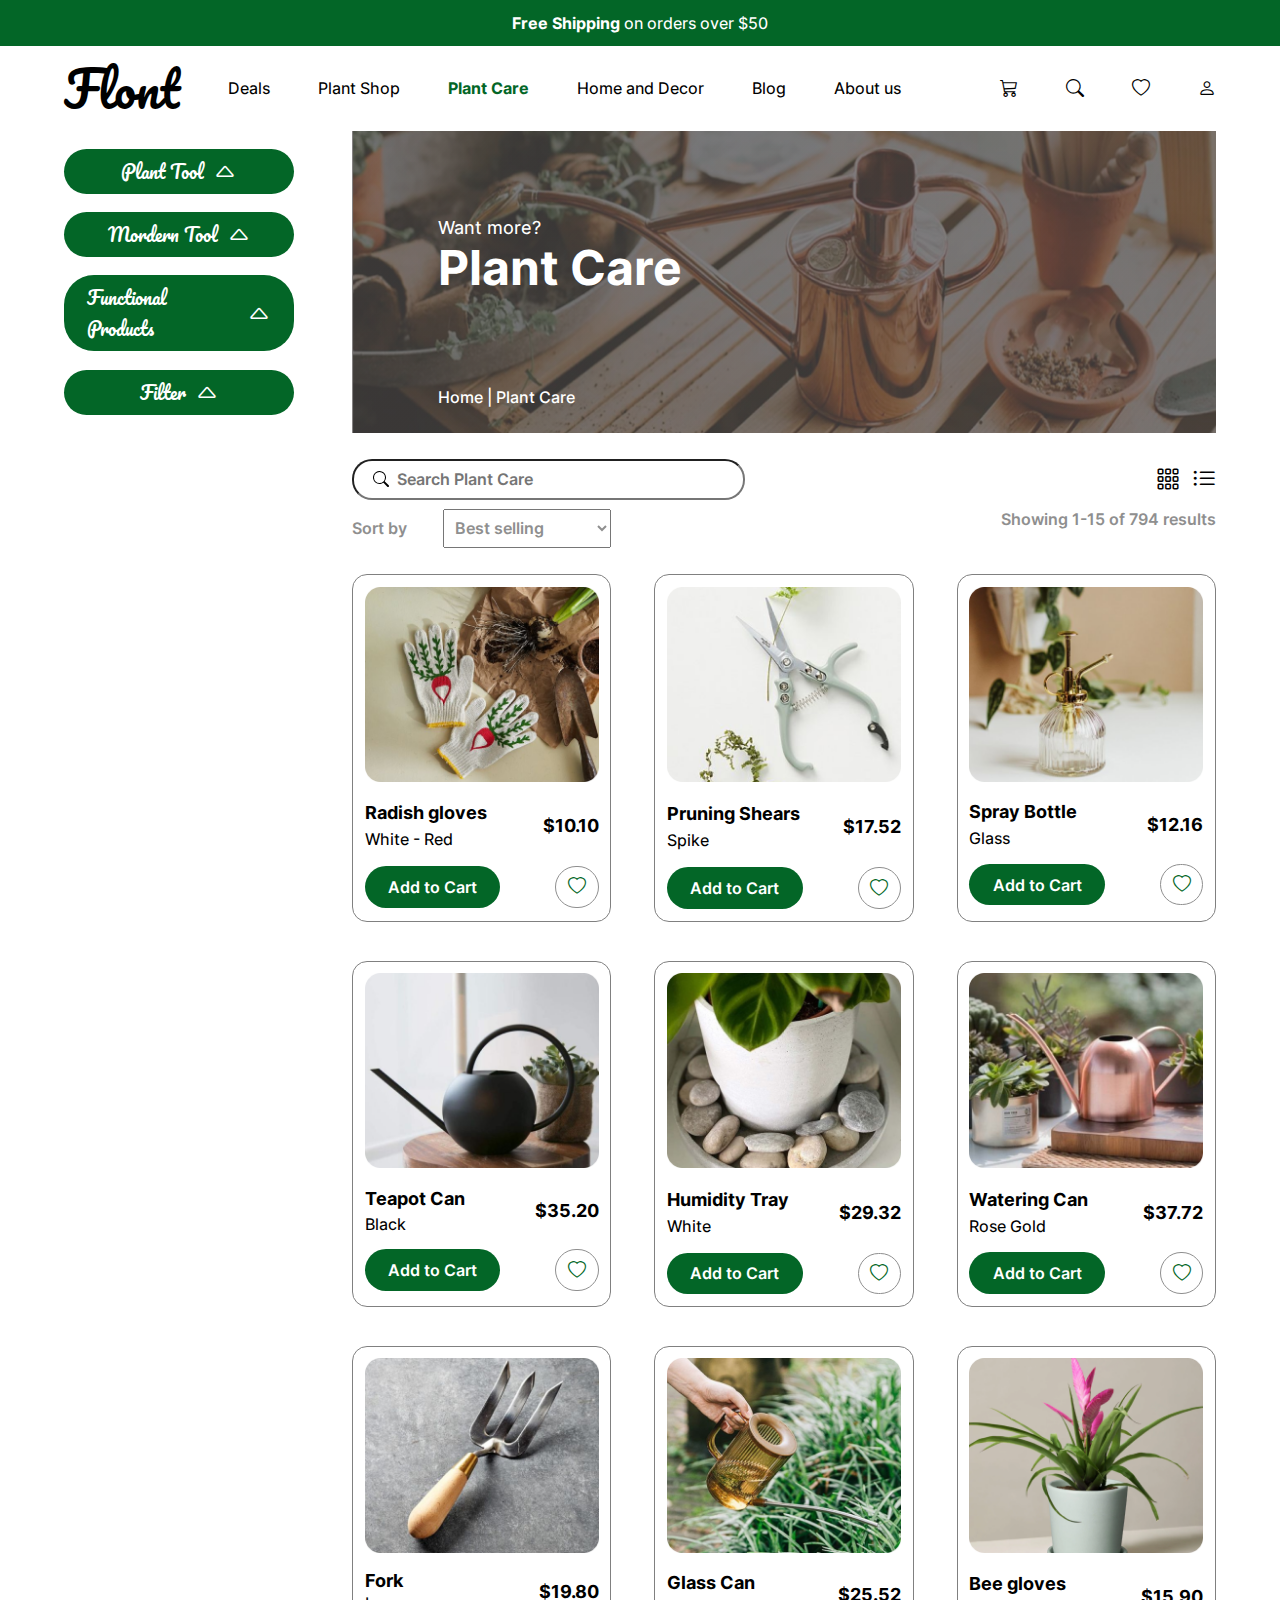
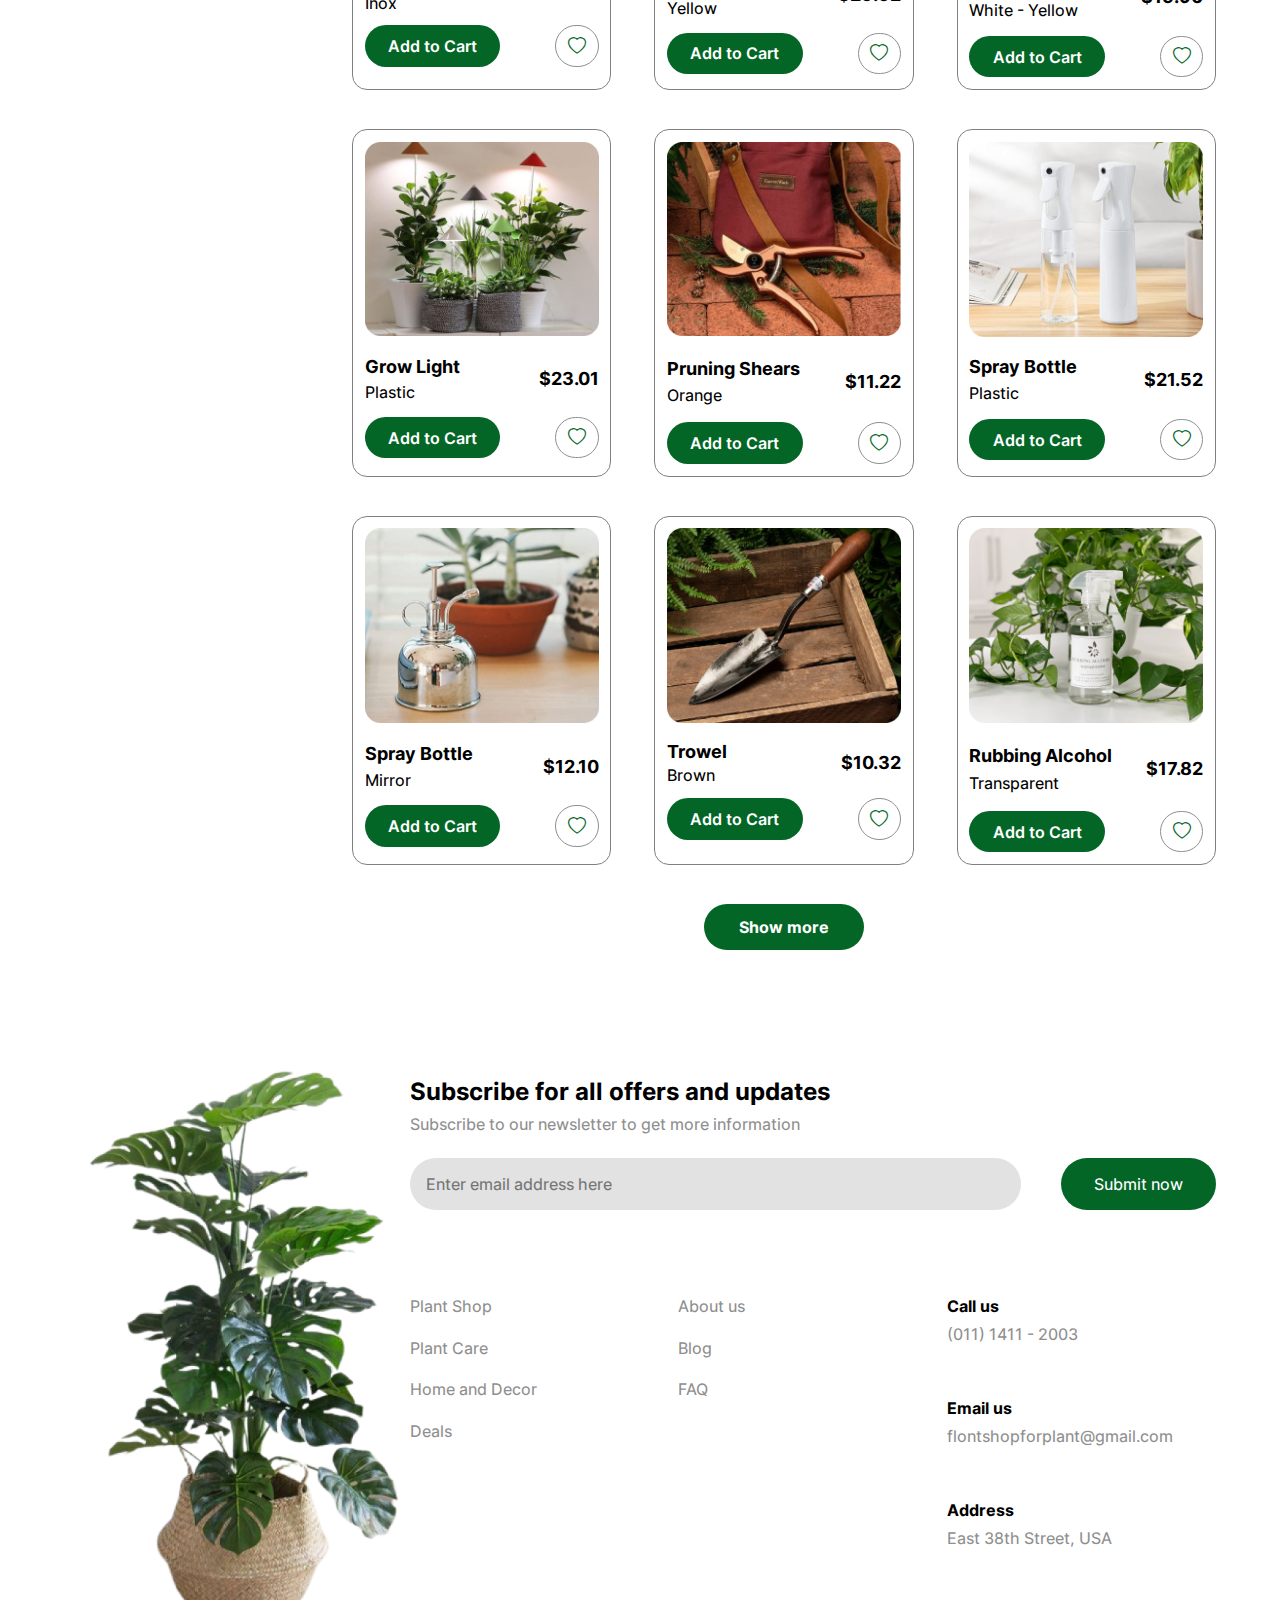
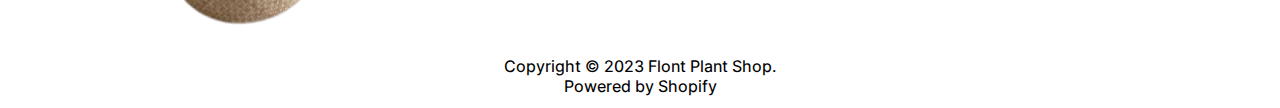
==== index2.html @ 1feccdf4 "new update for plant care" ====
<!DOCTYPE html>
<html lang="en">
  <head>
    <meta charset="UTF-8" />
    <meta http-equiv="X-UA-Compatible" content="IE=edge" />
    <meta name="viewport" content="width=device-width, initial-scale=1.0" />
    <title>Document</title>
    <link rel="stylesheet" href="CssGeneral.css" />
    <link rel="stylesheet" href="CssIndex2.css" />
    <link rel="stylesheet" href="https://cdn.jsdelivr.net/npm/bootstrap-icons@1.5.0/font/bootstrap-icons.css" />
  </head>
  <body id="body">
    <div id="Header_title">
      <span class="bold">Free Shipping</span>
      on orders over <span class="">$50</span>
    </div>
    <div class="container">
      <div id="header">
        <ul>
          <li class="textPaci xx_large_title">Flont</li>
          <li class="linkHover">Deals</li>
          <li class="linkHover">Plant Shop</li>
          <li class="linkHover filter_green bold">Plant Care</li>
          <li class="linkHover">Home and Decor</li>
          <li class="linkHover">Blog</li>
          <li class="linkHover">About us</li>
        </ul>
        <ul>
          <li class="linkHover"><i class="bi bi-cart3 sub-title"></i></li>
          <li class="linkHover"><i class="bi bi-search sub-title"></i></li>
          <li class="linkHover"><i class="bi bi-heart sub-title"></i></li>
          <li class="linkHover"><i class="bi bi-person sub-title"></i></li>
        </ul>
      </div>
      <div id="header_phone">
        <div class="textPaci xx_large_title">Flont</div>
        <ul class="first_nav">
          <li class="linkHover">Deals</li>
          <li class="linkHover">Plant Shop</li>
          <li class="linkHover filter_green bold">Plant Care</li>
          <li class="linkHover">Home and Decor</li>
          <li class="linkHover">Blog</li>
          <li class="linkHover">About us</li>
        </ul>
        <ul class="second_nav">
          <li class="linkHover"><i class="bi bi-cart3 sub-title"></i></li>
          <li class="linkHover"><i class="bi bi-search sub-title"></i></li>
          <li class="linkHover"><i class="bi bi-heart sub-title"></i></li>
          <li class="linkHover"><i class="bi bi-person sub-title"></i></li>
        </ul>
      </div>
      <div id="Content">
        <div id="left-content">
          <div class="filterOption">
            <div
              class="filter-title textPaci justity_center algin_center sub-title addToCart"
              id="filter_button_1"
              onclick="{filterAction(0,'filter_button_arrow_1','filter_content_1')}"
            >
              Plant Tool<span id="filter_button_arrow_1" class="bi bi-caret-up title rotate180"></span>
            </div>
            <div class="filter_content" id="filter_content_1">
              <div class="sub_addToCart filterButton">Gloves</div>
              <div class="sub_addToCart filterButton">Pruning Shears & Loppers</div>
              <div class="sub_addToCart filterButton">Forks & Hand Trowel & Spade</div>
              <div class="sub_addToCart filterButton">Spray Bottle/Mister</div>
              <div class="sub_addToCart filterButton">Watering Can</div>
              <div class="sub_addToCart filterButton">Grow Tent & Grow Lights</div>
            </div>
          </div>
          <div class="filterOption">
            <div
              class="filter-title textPaci justity_center algin_center sub-title addToCart"
              id="filter_button_2"
              onclick="{filterAction(1,'filter_button_arrow_2','filter_content_2')}"
            >
              Mordern Tool<span id="filter_button_arrow_2" class="bi bi-caret-up title rotate180"></span>
            </div>
            <div class="filter_content" id="filter_content_2">
              <div class="sub_addToCart filterButton">Label Marker</div>
              <div class="sub_addToCart filterButton">Wi-fi Plant Sensor</div>
              <div class="sub_addToCart filterButton">Dehumidifier & Humidity Tray</div>
              <div class="sub_addToCart filterButton">Heat Mats & Soil Test Kit</div>
              <div class="sub_addToCart filterButton">Moisture Sensor Meter</div>
              <div class="sub_addToCart filterButton">Oscillating Fan</div>
              <div class="sub_addToCart filterButton">Water Test Kit</div>
            </div>
          </div>
          <div class="filterOption">
            <div
              class="filter-title textPaci justity_center algin_center sub-title addToCart"
              id="filter_button_3"
              onclick="{filterAction(2,'filter_button_arrow_3','filter_content_3')}"
            >
              Functional Products<span id="filter_button_arrow_3" class="bi bi-caret-up title rotate180"></span>
            </div>
            <div class="filter_content" id="filter_content_3">
              <div class="sub_addToCart filterButton">Fertilizers & water-solubale</div>
              <div class="sub_addToCart filterButton">Neem Oil & Potting Soil</div>
              <div class="sub_addToCart filterButton">Cottion Swabs & Rubbing Alcohol</div>
            </div>
          </div>
          <div class="filterOption">
            <div
              class="filter-title textPaci justity_center algin_center sub-title addToCart"
              id="filter_button_4"
              onclick="{filterAction(3,'filter_button_arrow_4','filter_content_4')}"
            >
              Filter<span id="filter_button_arrow_4" class="bi bi-caret-up title rotate180"></span>
            </div>
            <div class="filter_content" id="filter_content_4">
              <div class="filter">
                <div class="filter-title textPaci title">Color</div>
                <div class="filter-form">
                  <div class="filter-form-input">
                    <input type="checkbox" id="filter_15" />
                    <label for="filter_15">Green</label>
                    <span>(532)</span>
                  </div>
                  <div class="filter-form-input">
                    <input type="checkbox" id="filter_16" />
                    <label for="filter_16">Blue</label>
                    <span>(23)</span>
                  </div>
                  <div class="filter-form-input">
                    <input type="checkbox" id="filter_17" />
                    <label for="filter_17">Purple</label>
                    <span>(13)</span>
                  </div>
                  <div class="filter-form-input">
                    <input type="checkbox" id="filter_18" />
                    <label for="filter_18">Red</label>
                    <span>(12)</span>
                  </div>
                  <div class="filter-form-input">
                    <input type="checkbox" id="filter_19" />
                    <label for="filter_19">Yellow</label>
                    <span>(35)</span>
                  </div>
                  <div class="filter-form-input">
                    <input type="checkbox" id="filter_20" />
                    <label for="filter_20">Orange</label>
                    <span>(48)</span>
                  </div>
                  <div class="filter-form-input">
                    <input type="checkbox" id="filter_21" />
                    <label for="filter_21">Pink</label>
                    <span>(12)</span>
                  </div>
                  <div class="filter-form-input">
                    <input type="checkbox" id="filter_22" />
                    <label for="filter_22">White</label>
                    <span>(422)</span>
                  </div>
                </div>
              </div>
              <div class="filter">
                <div class="filter-title textPaci title">Filter of price</div>
                <div class="filter-form">
                  <input type="range" class="inputRange" min="3" max="300" step="1" />
                  <div>
                    <label for="inputRange">Price: $3 - $300</label><button class="inputRange_button">Filter</button>
                  </div>
                </div>
              </div>
            </div>
          </div>
        </div>
        <div id="right-content">
          <div class="right-content_header filter_white">
            <div class="sub-title">Want more?</div>
            <div class="xx_large_title bold">Plant Care</div>
            <div class="sm-title">
              Home
              <span class="sm-title"> | Plant Care</span>
            </div>
          </div>
          <div class="right-content_filter">
            <div class="Search">
              <input type="text" id="right-content_filter_search" placeholder="Search Plant Care" />
              <span class="algin_center">
                <i class="bi bi-filter icon_default_hover title" id="filter_icon"></i>
                <i class="bi bi-grid-3x3-gap icon_default_hover title"></i>
                <i class="bi bi-list-ul icon_default_hover title"></i>
              </span>
            </div>
            <div class="Sort">
              <div class="sort_input">
                <span class="filter_gray weight-600-title">Sort by</span>
                <select id="select " class="filter_gray weight-600-title">
                  <option>Best selling</option>
                  <option>Price</option>
                  <option>Newest</option>
                </select>
              </div>
              <span class="filter_gray sort_result weight-600-title">Showing 1-15 of 794 results</span>
            </div>
          </div>
          <div class="product-list">
            <div class="product-detail">
              <img src="product_plan_care_list/product1.png" />
              <div class="product-infor">
                <div class="product-des">
                  <div class="bold sub-title">Radish gloves</div>
                  <div>White - Red</div>
                </div>
                <div class="bold sub-title">$10.10</div>
              </div>
              <div class="product-action">
                <button class="addToCart weight-600-title">Add to Cart</button>
                <button class="markButton"><i class="bi bi-heart sub-title"></i></button>
              </div>
            </div>
            <div class="product-detail">
              <img src="product_plan_care_list/product2.png" />
              <div class="product-infor">
                <div class="product-des">
                  <div class="bold sub-title">Pruning Shears</div>
                  <div>Spike</div>
                </div>
                <div class="bold sub-title">$17.52</div>
              </div>
              <div class="product-action">
                <button class="addToCart weight-600-title">Add to Cart</button>
                <button class="markButton"><i class="bi bi-heart sub-title"></i></button>
              </div>
            </div>
            <div class="product-detail">
              <img src="product_plan_care_list/product3.png" />
              <div class="product-infor">
                <div class="product-des">
                  <div class="bold sub-title">Spray Bottle</div>
                  <div>Glass</div>
                </div>
                <div class="bold sub-title">$12.16</div>
              </div>
              <div class="product-action">
                <button class="addToCart weight-600-title">Add to Cart</button>
                <button class="markButton"><i class="bi bi-heart sub-title"></i></button>
              </div>
            </div>
            <div class="product-detail">
              <img src="product_plan_care_list/product4.png" />
              <div class="product-infor">
                <div class="product-des">
                  <div class="bold sub-title">Teapot Can</div>
                  <div>Black</div>
                </div>
                <div class="bold sub-title">$35.20</div>
              </div>
              <div class="product-action">
                <button class="addToCart weight-600-title">Add to Cart</button>
                <button class="markButton"><i class="bi bi-heart sub-title"></i></button>
              </div>
            </div>
            <div class="product-detail">
              <img src="product_plan_care_list/product5.png" />
              <div class="product-infor">
                <div class="product-des">
                  <div class="bold sub-title">Humidity Tray</div>
                  <div>White</div>
                </div>
                <div class="bold sub-title">$29.32</div>
              </div>
              <div class="product-action">
                <button class="addToCart weight-600-title">Add to Cart</button>
                <button class="markButton"><i class="bi bi-heart sub-title"></i></button>
              </div>
            </div>
            <div class="product-detail">
              <img src="product_plan_care_list/product6.png" />
              <div class="product-infor">
                <div class="product-des">
                  <div class="bold sub-title">Watering Can</div>
                  <div>Rose Gold</div>
                </div>
                <div class="bold sub-title">$37.72</div>
              </div>
              <div class="product-action">
                <button class="addToCart weight-600-title">Add to Cart</button>
                <button class="markButton"><i class="bi bi-heart sub-title"></i></button>
              </div>
            </div>
            <div class="product-detail">
              <img src="product_plan_care_list/product7.png" />
              <div class="product-infor">
                <div class="product-des">
                  <div class="bold sub-title">Fork</div>
                  <div>Inox</div>
                </div>
                <div class="bold sub-title">$19.80</div>
              </div>
              <div class="product-action">
                <button class="addToCart weight-600-title">Add to Cart</button>
                <button class="markButton"><i class="bi bi-heart sub-title"></i></button>
              </div>
            </div>
            <div class="product-detail">
              <img src="product_plan_care_list/product8.png" />
              <div class="product-infor">
                <div class="product-des">
                  <div class="bold sub-title">Glass Can</div>
                  <div>Yellow</div>
                </div>
                <div class="bold sub-title">$25.52</div>
              </div>
              <div class="product-action">
                <button class="addToCart weight-600-title">Add to Cart</button>
                <button class="markButton"><i class="bi bi-heart sub-title"></i></button>
              </div>
            </div>
            <div class="product-detail">
              <img src="product_list/product_9.png" />
              <div class="product-infor">
                <div class="product-des">
                  <div class="bold sub-title">Bee gloves</div>
                  <div>White - Yellow</div>
                </div>
                <div class="bold sub-title">$15.90</div>
              </div>
              <div class="product-action">
                <button class="addToCart weight-600-title">Add to Cart</button>
                <button class="markButton"><i class="bi bi-heart sub-title"></i></button>
              </div>
            </div>
            <div class="product-detail">
              <img src="product_plan_care_list/product10.png" />
              <div class="product-infor">
                <div class="product-des">
                  <div class="bold sub-title">Grow Light</div>
                  <div>Plastic</div>
                </div>
                <div class="bold sub-title">$23.01</div>
              </div>
              <div class="product-action">
                <button class="addToCart weight-600-title">Add to Cart</button>
                <button class="markButton"><i class="bi bi-heart sub-title"></i></button>
              </div>
            </div>
            <div class="product-detail">
              <img src="product_plan_care_list/product11.png" />
              <div class="product-infor">
                <div class="product-des">
                  <div class="bold sub-title">Pruning Shears</div>
                  <div>Orange</div>
                </div>
                <div class="bold sub-title">$11.22</div>
              </div>
              <div class="product-action">
                <button class="addToCart weight-600-title">Add to Cart</button>
                <button class="markButton"><i class="bi bi-heart sub-title"></i></button>
              </div>
            </div>
            <div class="product-detail">
              <img src="product_plan_care_list/product12.png" />
              <div class="product-infor">
                <div class="product-des">
                  <div class="bold sub-title">Spray Bottle</div>
                  <div>Plastic</div>
                </div>
                <div class="bold sub-title">$21.52</div>
              </div>
              <div class="product-action">
                <button class="addToCart weight-600-title medium-title">Add to Cart</button>
                <button class="markButton"><i class="bi bi-heart sub-title"></i></button>
              </div>
            </div>
            <div class="product-detail">
              <img src="product_plan_care_list/product13.png" />
              <div class="product-infor">
                <div class="product-des">
                  <div class="bold sub-title">Spray Bottle</div>
                  <div>Mirror</div>
                </div>
                <div class="bold sub-title">$12.10</div>
              </div>
              <div class="product-action">
                <button class="addToCart weight-600-title medium-title">Add to Cart</button>
                <button class="markButton"><i class="bi bi-heart sub-title"></i></button>
              </div>
            </div>
            <div class="product-detail">
              <img src="product_plan_care_list/product14.png" />
              <div class="product-infor">
                <div class="product-des">
                  <div class="bold sub-title">Trowel</div>
                  <div>Brown</div>
                </div>
                <div class="bold sub-title">$10.32</div>
              </div>
              <div class="product-action">
                <button class="addToCart weight-600-title medium-title">Add to Cart</button>
                <button class="markButton"><i class="bi bi-heart sub-title"></i></button>
              </div>
            </div>
            <div class="product-detail">
              <img src="product_plan_care_list/product15.png" />
              <div class="product-infor">
                <div class="product-des">
                  <div class="bold sub-title">Rubbing Alcohol</div>
                  <div>Transparent</div>
                </div>
                <div class="bold sub-title">$17.82</div>
              </div>
              <div class="product-action">
                <button class="addToCart weight-600-title medium-title">Add to Cart</button>
                <button class="markButton"><i class="bi bi-heart sub-title"></i></button>
              </div>
            </div>
          </div>
          <button class="showMoreButton medium-title bold margin_auto">Show more</button>
        </div>
      </div>
      <div class="footer">
        <div class="left-footer">
          <img src="titleImage/product_footer.png" />
        </div>
        <div class="right-footer">
          <div class="bold title margin_1_b">Subscribe for all offers and updates</div>
          <div class="medium-title filter_gray margin_1_b">Subscribe to our newsletter to get more information</div>
          <div class="enterEmailForm">
            <input type="text" class="medium-title" placeholder="Enter email address here" />
            <button class="medium-title">Submit now</button>
          </div>
          <div class="optionFooterList">
            <div class="option">
              <div>Plant Shop</div>
              <div>Plant Care</div>
              <div>Home and Decor</div>
              <div>Deals</div>
            </div>
            <div class="option">
              <div>About us</div>
              <div>Blog</div>
              <div>FAQ</div>
            </div>
            <div class="option">
              <div class="contact">
                <p class="filter_black bold">Call us</p>
                <p>(011) 1411 - 2003</p>
              </div>
              <div class="contact">
                <p class="filter_black bold">Email us</p>
                <p>flontshopforplant@gmail.com</p>
              </div>
              <div class="contact">
                <p class="filter_black bold">Address</p>
                <p>East 38th Street, USA</p>
              </div>
            </div>
          </div>
        </div>
      </div>
      <div class="Footer_title">
        Copyright © 2023 Flont Plant Shop.<br />
        Powered by Shopify
      </div>
    </div>
  </body>
  <script src="script.js"></script>
  <script src="script2.js"></script>
</html>
---- CssGeneral.css ----
* {
  font-family: Inter;
  font-weight: 450;
  font-size: medium;
  margin: 0;
}
:root {
  --main-text-color: white;
  --main-green-color: #036627;
  --sub-main-green-color: #bdd4c6;
  --main-gray-color: rgb(143, 143, 143);
}
@font-face {
  font-family: "Inter";
  src: url("Inter/Inter-VariableFont_slnt\,wght.ttf") format("truetype");
}
@font-face {
  font-family: "Pacifico";
  src: url("Pacifico/Pacifico-Regular.ttf") format("truetype");
}
.textPaci {
  font-family: Pacifico;
}
.xx_large_title {
  font-size: 3rem;
}
.title {
  font-size: x-large;
}
.bold {
  font-weight: bold;
}
.sub-title {
  font-size: large;
}
.medium-title {
  font-size: medium;
}
.weight-600-title {
  font-weight: 600;
}
.algin_center {
  display: flex;
  align-items: center;
}
.justity_center {
  display: flex;
  justify-content: center;
}
.margin_auto {
  display: flex;
  margin: auto;
}

.filter_gray {
  color: var(--main-gray-color);
}
.filter_green {
  color: var(--main-green-color);
}
.filter_white {
  color: var(--main-text-color);
}
.filter_black {
  color: black !important;
}
.linkHover:hover {
  color: var(--main-green-color);
  font-weight: bold;
}
.container {
  margin: 0 5%;
}
#Header_title {
  width: 100%;
  padding: 1% 0;
  text-align: center;
  background-color: var(--main-green-color);
  color: var(--main-text-color);
}
.Footer_title {
  width: 100%;
  padding: 1% 0;
  text-align: center;
}
#header {
  display: flex;
  justify-content: space-between;
}
#header_phone {
  display: none;
}
#header ul {
  list-style: none;
  display: flex;
  gap: 3rem;
  align-items: center;
  padding-left: 0;
}
#Content {
  display: flex;
  margin-bottom: 8%;
}
#left-content {
  width: 20%;
  margin-right: 5%;
}
.filter {
  margin-bottom: 3%;
}
.filter-title {
  padding-bottom: 2%;
}
.filter-form-input {
  padding: 2% 0;
  display: flex;
  align-items: center;
  position: relative;
}
.filter-form-input input {
  margin-right: 5%;
  border: 1px solid;
}
.filter-form-input span {
  position: absolute;
  right: 0;
}
#right-content {
  width: 75%;
}
.right-content_header {
  width: 80%;
  padding: 10% 10% 3% 10%;
}
.sm-title {
  margin-top: 13%;
  font-weight: 500;
}

.right-content_filter {
  margin: 3% 0;
}
.Search {
  display: flex;
  justify-content: space-between;
  margin-bottom: 1%;
}
.Search span {
  width: 7%;
  display: flex;
  justify-content: space-between;
}
.icon_default_hover:hover {
  background-color: var(--main-green-color);
  color: var(--main-text-color);
  padding: 6% 9%;
  border-radius: 30px;
}
#filter_icon {
  display: none;
}
#right-content_filter_search {
  background: url(search.svg) no-repeat scroll 5% 50%;
  padding: 1% 0;
  display: flex;
  align-items: center;
  padding-left: 5%;
  border-radius: 20px;
  width: 40%;
  font-weight: 600;
}
.Sort {
  display: flex;
  justify-content: space-between;
}
.sort_input {
  width: 30%;
  display: flex;
  justify-content: space-between;
  align-items: center;
}
.sort_input select {
  width: 65%;
  padding: 3% 3%;
}
.product-list {
  display: grid;
  grid-template-columns: 1fr 1fr 1fr;
  gap: 0 5%;
}
.product-detail {
  border: 1px solid gray;
  padding: 4.5%;
  border-radius: 15px;
  margin-bottom: 15%;
}
.product-detail img {
  width: 100%;
  height: auto;
}
.product-infor {
  display: flex;
  justify-content: space-between;
  align-items: center;
  margin: 4.5% 0;
}
.product-des div {
  margin: 5% 0;
}
.product-action {
  display: flex;
  justify-content: space-between;
}
.addToCart {
  background-color: var(--main-green-color);
  padding: 3% 10%;
  color: var(--main-text-color);
  border-radius: 30px;
  border: none;
}
.sub_addToCart {
  background-color: var(--sub-main-green-color);
  padding: 3% 10%;
  color: black;
  border-radius: 30px;
  border: none;
}
.addToCart:active {
  background-color: var(--main-gray-color);
}
.sub_addToCart:hover {
  background-color: var(--main-green-color) !important;
  color: var(--main-text-color);
}
.sub_addToCart:active {
  background-color: var(--main-gray-color);
}
.markButton {
  background-color: var(--main-text-color);
  border: 1px solid var(--main-gray-color);
  color: var(--main-green-color);
  padding: 4% 5%;
  border-radius: 30px;
}
.markButton:active {
  background-color: red;
}
.showMoreButton {
  background-color: var(--main-green-color);
  padding: 1.5% 4%;
  color: var(--main-text-color);
  border-radius: 30px;
  border: none;
}
.showMoreButton:active {
  background-color: var(--main-gray-color);
  padding: 1.5% 4%;
  color: var(--main-text-color);
  border-radius: 30px;
  border: none;
}
.footer {
  width: 100%;
  display: flex;
}
.left-footer {
  width: 30%;
}
.left-footer img {
  width: 100%;
  height: auto;
}
.right-footer {
  width: 70%;
  margin-top: 3%;
}
.enterEmailForm {
  display: flex;
  margin: 3% 0;
}
.enterEmailForm input {
  width: 75%;
  margin-right: 5%;
  padding: 2%;
  background-color: rgb(226, 226, 226);
  border-radius: 30px;
  border: none;
}
.enterEmailForm button {
  width: 20%;
  background-color: var(--main-green-color);
  color: var(--main-text-color);
  border-radius: 30px;
  border: none;
}
.enterEmailForm button:active {
  background-color: var(--main-gray-color);
  color: var(--main-text-color);
  border-radius: 30px;
  border: none;
}
.optionFooterList {
  display: flex;
  justify-content: space-between;
  margin-top: 8%;
}
.optionFooterList .option {
  width: 40%;
}
.optionFooterList .option div {
  margin: 8% 0;
  color: var(--main-gray-color);
  font-size: medium;
}
.optionFooterList .option .contact {
  margin-bottom: 20%;
  color: var(--main-gray-color);
  font-size: medium;
}
.optionFooterList .option div p {
  margin-bottom: 3%;
  color: var(--main-gray-color);
  font-size: medium;
}
.margin_1_b {
  margin-bottom: 1%;
}
@media only screen and (max-width: 1000px) {
  * {
    margin: 0;
    font-size: 10px;
  }
  .xx_large_title {
    font-size: 2rem;
  }
  .title {
    font-size: large;
  }
  .sub-title {
    font-size: small;
  }
  .medium-title {
    font-size: small;
  }
  #header {
    display: none;
  }
  #header_phone {
    display: block;
  }
  #header_phone div {
    display: flex;
    justify-content: center;
  }
  #header_phone .first_nav {
    list-style: none;
    display: flex;
    justify-content: space-between;
    align-items: center;
    padding-left: 0;
    margin-bottom: 3%;
  }
  #header_phone .second_nav {
    list-style: none;
    display: flex;
    justify-content: end;
    align-items: center;
    gap: 5%;
    padding-left: 0;
    margin-bottom: 3%;
  }
  #Content {
    width: 100%;
  }
  #left-content {
    background-color: var(--main-text-color);
    display: none;
    position: fixed;
    width: 40%;
    margin: 0;
    scroll-behavior: smooth;
    overflow: scroll;
    height: 100%;
    padding: 0% 3% 3% 1%;
  }
  #filter_icon {
    display: block;
  }
  #right-content {
    width: 100%;
  }
  .right-content_header {
    width: 80%;
  }
  #right-content_filter_search {
    background: url(search.svg) no-repeat scroll 5% 50%;
    padding: 2% 0;
    display: flex;
    align-items: center;
    padding-left: 10%;
    border-radius: 20px;
    width: 40%;
    font-weight: 600;
  }
  .Search span {
    width: 12%;
    display: flex;
    justify-content: space-between;
  }
  .sort_input {
    display: block;
    align-items: center;
  }
  .sort_input select {
    width: 100%;
  }
  .product-list {
    display: grid;
    grid-template-columns: 1fr 1fr 1fr;
    gap: 0 3%;
  }
  .product-detail {
    border: 1px solid gray;
    padding: 4.5%;
    border-radius: 15px;
    margin-bottom: 15%;
  }
  .optionFooterList {
    display: grid;
    grid-template-columns: 1fr 1fr;
    margin-top: 8%;
  }
  .optionFooterList .option {
    margin-bottom: 5%;
  }
  .optionFooterList .option div {
    margin: 5% 0;
    color: var(--main-gray-color);
    font-size: small;
  }
  .optionFooterList .option .contact {
    margin-bottom: 20%;
    color: var(--main-gray-color);
    font-size: small;
  }
  .optionFooterList .option div p {
    margin-bottom: 3%;
    color: var(--main-gray-color);
    font-size: small;
  }
  .enterEmailForm button {
    width: 20%;
    background-color: var(--main-green-color);
    color: var(--main-text-color);
    border-radius: 30px;
    font-size: smaller;
  }
}
@media only screen and (max-width: 500px) {
  * {
    margin: 0;
    font-size: 10px;
  }
  .xx_large_title {
    font-size: 2rem;
  }
  .title {
    font-size: large;
  }
  .sub-title {
    font-size: small;
  }
  .medium-title {
    font-size: small;
  }
  #header {
    display: none;
    background-color: var(--main-text-color);
  }
  #header_phone {
    display: block;
  }
  #header_phone div {
    display: flex;
    justify-content: center;
  }
  #header_phone .first_nav {
    list-style: none;
    display: flex;
    justify-content: space-between;
    align-items: center;
    padding-left: 0;
    margin-bottom: 3%;
  }
  #header_phone .second_nav {
    list-style: none;
    display: flex;
    justify-content: end;
    align-items: center;
    gap: 5%;
    padding-left: 0;
    margin-bottom: 3%;
  }
  #Content {
    width: 100%;
  }
  #left-content {
    background-color: var(--main-text-color);
    display: none;
    position: fixed;
    width: 50%;
    scroll-behavior: smooth;
    overflow: scroll;
    height: 100%;
    padding: 0% 3% 3% 1%;
  }
  #filter_icon {
    display: block;
  }
  #right-content {
    width: 100%;
  }
  .right-content_header {
    width: 80%;
  }
  #right-content_filter_search {
    background: url(search.svg) no-repeat scroll 5% 50%;
    padding: 2% 0;
    display: flex;
    align-items: center;
    padding-left: 10%;
    border-radius: 20px;
    width: 40%;
    font-weight: 600;
  }
  .Search span {
    width: 25%;
    display: flex;
    justify-content: space-between;
  }
  .sort_input {
    display: block;
    align-items: center;
  }
  .sort_input select {
    width: 100%;
  }

  .product-list {
    display: grid;
    grid-template-columns: 1fr 1fr;
    gap: 0 3%;
  }
  .product-detail {
    border: 1px solid gray;
    padding: 4.5%;
    border-radius: 15px;
    margin-bottom: 15%;
  }
  .optionFooterList {
    display: grid;
    grid-template-columns: 1fr 1fr;
    margin-top: 8%;
  }
  .optionFooterList .option {
    margin-bottom: 5%;
  }
  .optionFooterList .option div {
    margin: 5% 0;
    color: var(--main-gray-color);
    font-size: small;
  }
  .optionFooterList .option .contact {
    margin-bottom: 20%;
    color: var(--main-gray-color);
    font-size: small;
  }
  .optionFooterList .option div p {
    margin-bottom: 3%;
    color: var(--main-gray-color);
    font-size: small;
  }
  .enterEmailForm button {
    width: 20%;
    background-color: var(--main-green-color);
    color: var(--main-text-color);
    border-radius: 30px;
    font-size: smaller;
  }
}

.inputRange_button {
  padding: 3% 8%;
  margin-left: 6%;
  color: var(--main-text-color);
  border-radius: 20px;
  border: var(--main-gray-color);
  background-color: var(--main-green-color);
}
.inputRange_button:active {
  padding: 3% 8%;
  margin-left: 6%;
  color: var(--main-text-color);
  border-radius: 20px;
  border: var(--main-green-color);
  background-color: var(--main-gray-color);
}

input[type="range"] {
  height: 25px;
  -webkit-appearance: none;
  margin: 10px 0;
  width: 100%;
}
input[type="range"]:focus {
  outline: none;
}
input[type="range"]::-webkit-slider-runnable-track {
  width: 100%;
  height: 3px;
  cursor: pointer;
  animate: 0.2s;
  box-shadow: 0px 0px 0px #000000;
  background: #036627;
  border-radius: 4px;
  border: 0px solid #000000;
}
input[type="range"]::-webkit-slider-thumb {
  box-shadow: 0px 0px 0px #bababa;
  border: 1px solid #036627;
  height: 18px;
  width: 18px;
  border-radius: 16px;
  background: #ebebeb;
  cursor: pointer;
  -webkit-appearance: none;
  margin-top: -8px;
}
input[type="range"]:focus::-webkit-slider-runnable-track {
  background: #036627;
}
input[type="range"]::-moz-range-track {
  width: 100%;
  height: 3px;
  cursor: pointer;
  animate: 0.2s;
  box-shadow: 0px 0px 0px #000000;
  background: #036627;
  border-radius: 4px;
  border: 0px solid #000000;
}
input[type="range"]::-moz-range-thumb {
  box-shadow: 0px 0px 0px #bababa;
  border: 1px solid #036627;
  height: 18px;
  width: 18px;
  border-radius: 16px;
  background: #ebebeb;
  cursor: pointer;
}
input[type="range"]::-ms-track {
  width: 100%;
  height: 3px;
  cursor: pointer;
  animate: 0.2s;
  background: transparent;
  border-color: transparent;
  color: transparent;
}
input[type="range"]::-ms-fill-lower {
  background: #036627;
  border: 0px solid #000000;
  border-radius: 8px;
  box-shadow: 0px 0px 0px #000000;
}
input[type="range"]::-ms-fill-upper {
  background: #036627;
  border: 0px solid #000000;
  border-radius: 8px;
  box-shadow: 0px 0px 0px #000000;
}
input[type="range"]::-ms-thumb {
  margin-top: 1px;
  box-shadow: 0px 0px 0px #bababa;
  border: 1px solid #036627;
  height: 18px;
  width: 18px;
  border-radius: 16px;
  background: #ebebeb;
  cursor: pointer;
}
input[type="range"]:focus::-ms-fill-lower {
  background: #036627;
}
input[type="range"]:focus::-ms-fill-upper {
  background: #036627;
}
---- CssIndex2.css ----
.right-content_header {
  background-image: linear-gradient(#514d4db4, #514d4db4), url("titleImage/titleImageForPlantCare.png");
  background-size: 100% 100%;
}
.filterOption {
  margin: 8% 0;
}
.rotate180 {
  margin-left: 5%;
}

.filterButton {
  width: fit-content;
  margin: 6% 0;
}
.filter_content {
  display: none;
}
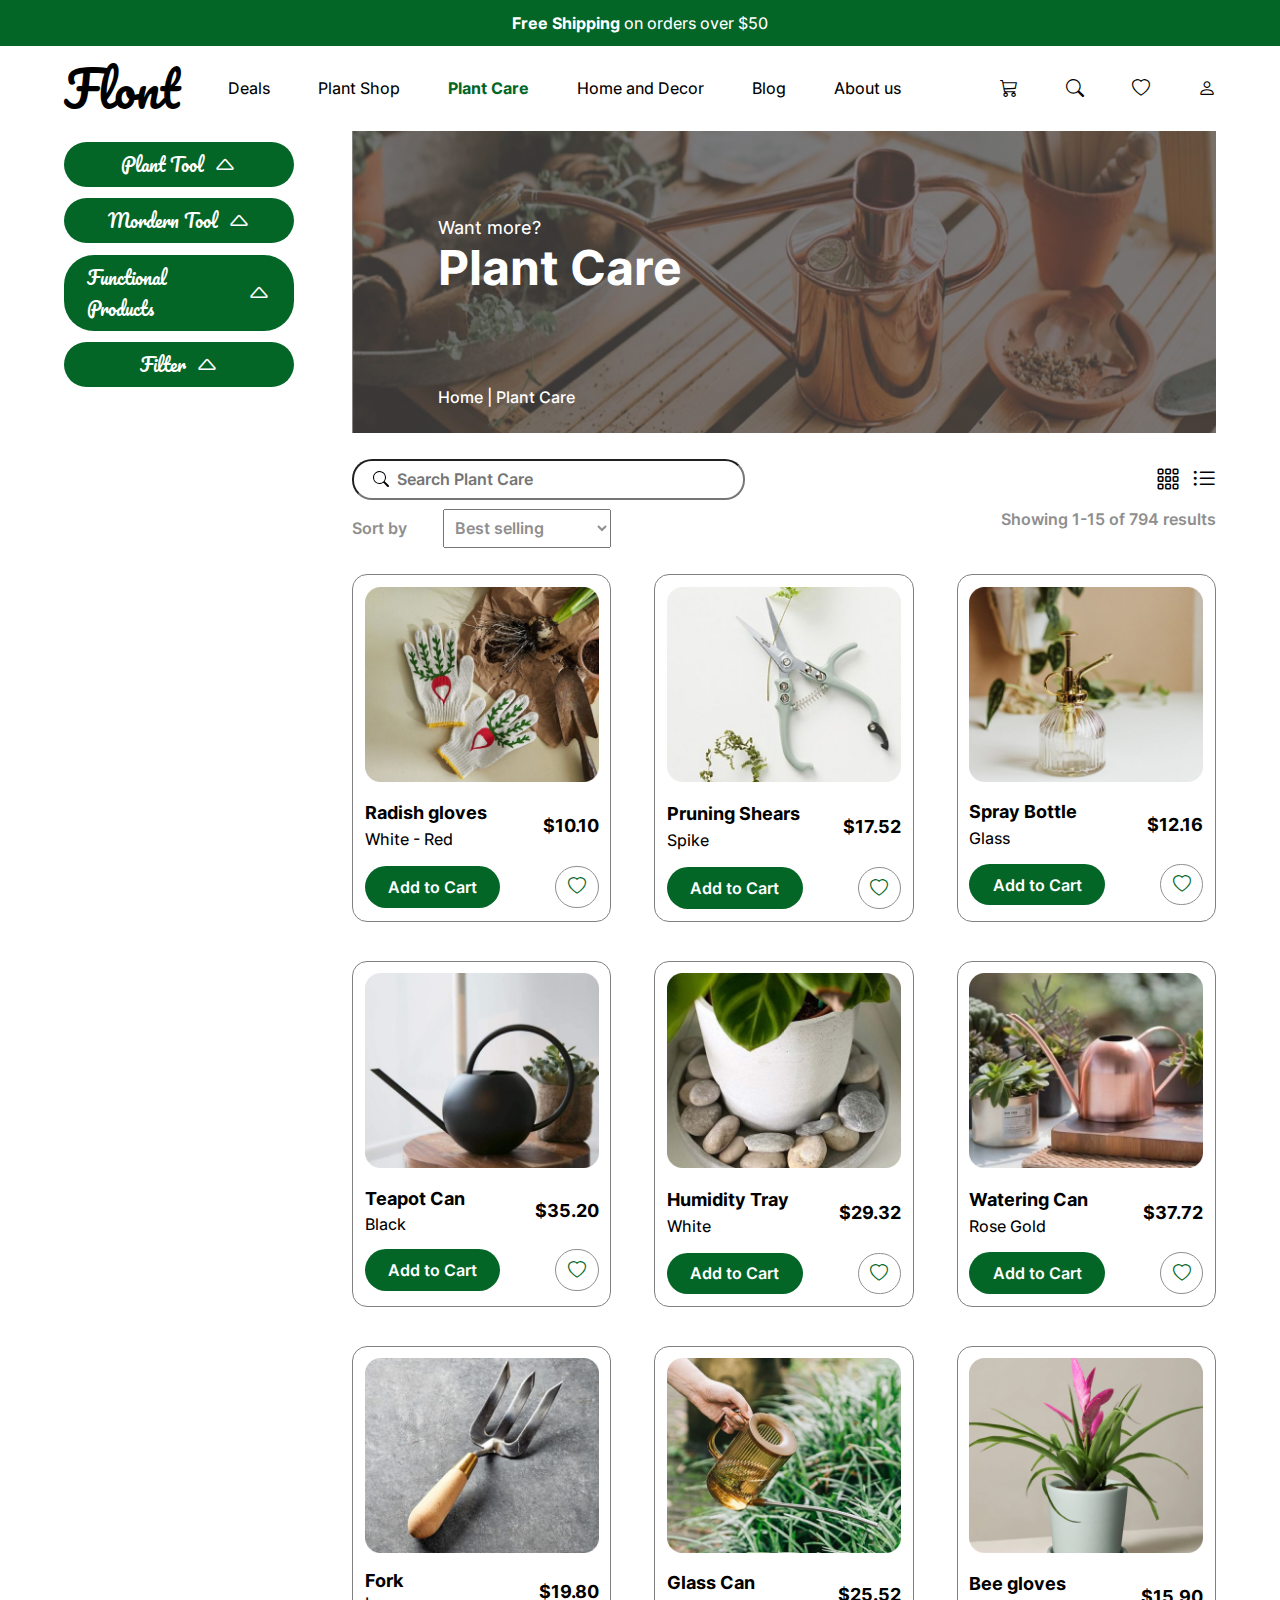
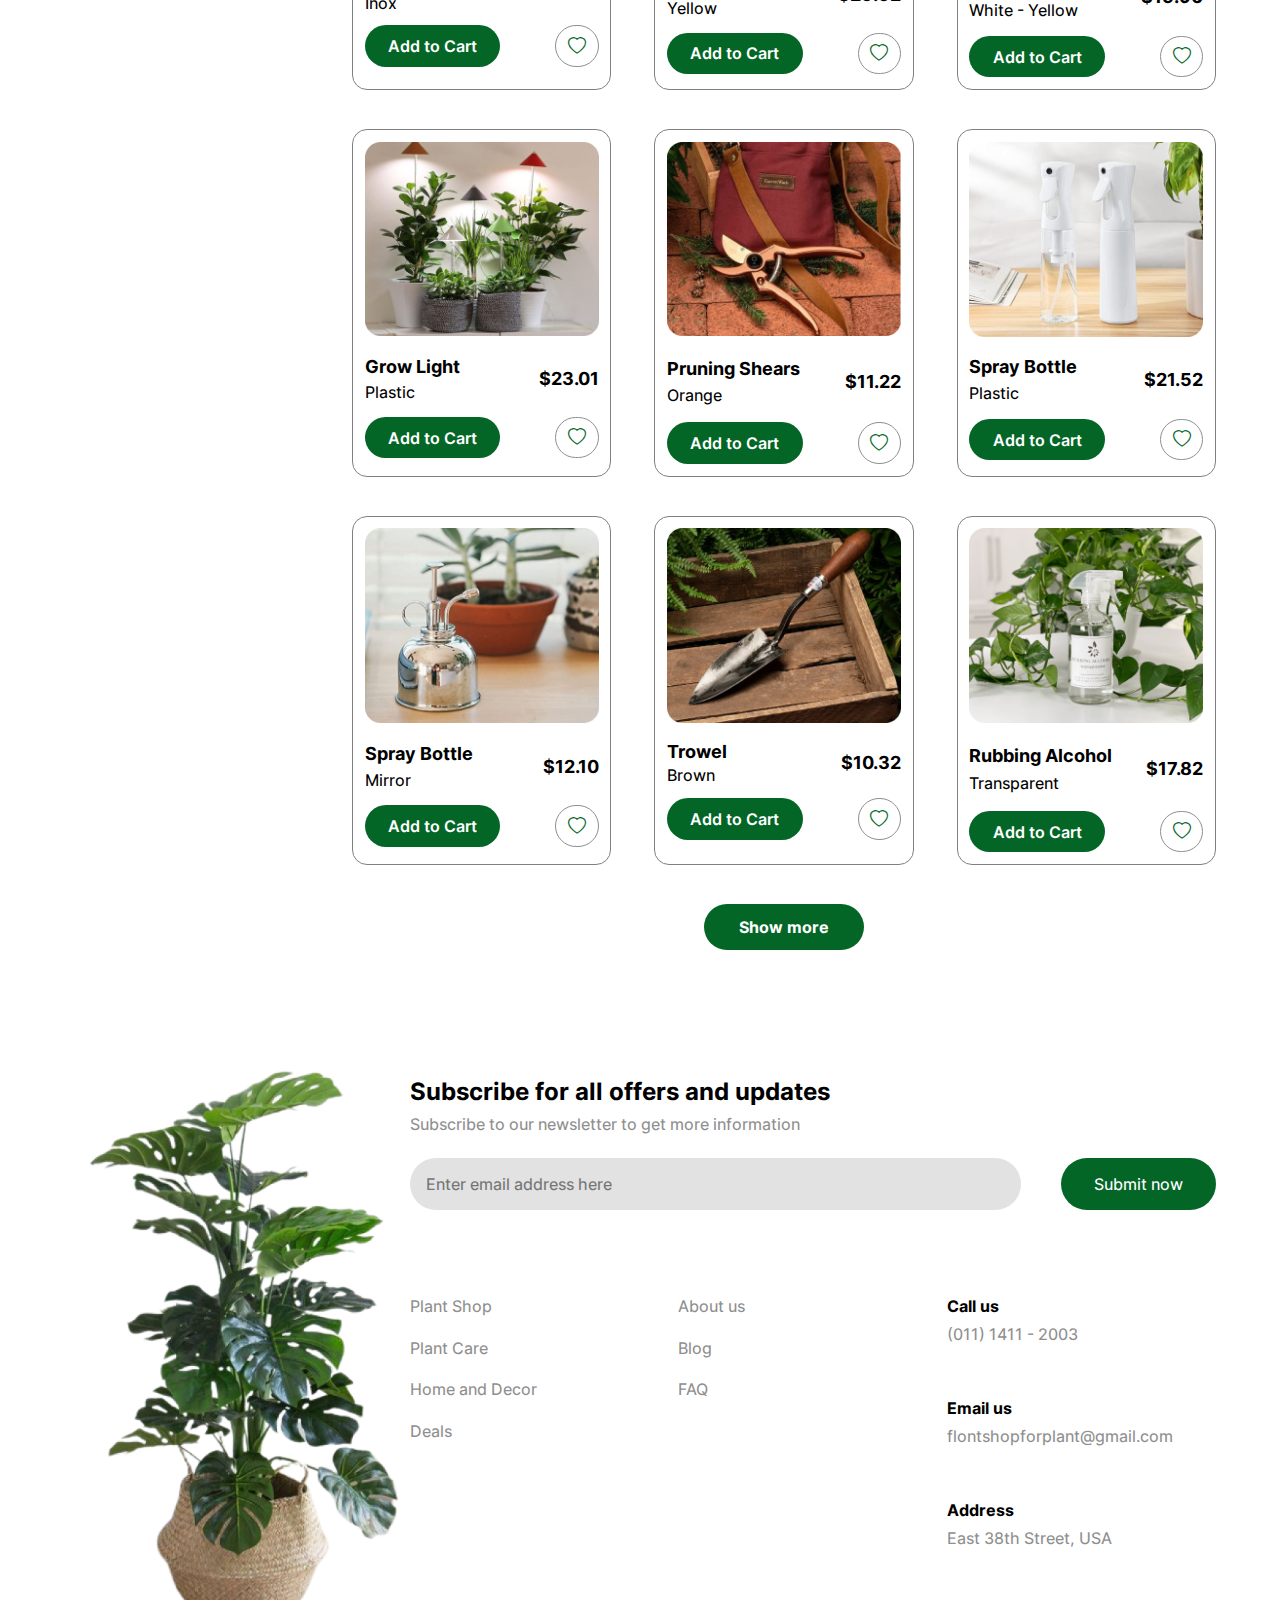
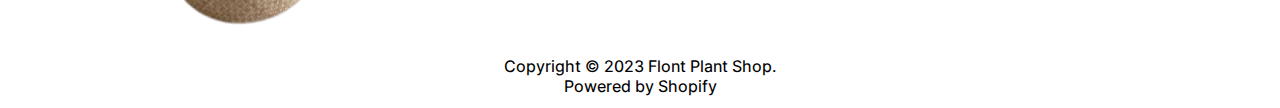
==== commit c98b5ecc: "update" ====
--- a/index2.html
+++ b/index2.html
@@ -53,7 +53,7 @@
         <div id="left-content">
           <div class="filterOption">
             <div
-              class="filter-title textPaci justity_center algin_center sub-title addToCart"
+              class="filter-title textPaci justity_center algin_center sub-title addToCart filter_button"
               id="filter_button_1"
               onclick="{filterAction(0,'filter_button_arrow_1','filter_content_1')}"
             >
@@ -70,7 +70,7 @@
           </div>
           <div class="filterOption">
             <div
-              class="filter-title textPaci justity_center algin_center sub-title addToCart"
+              class="filter-title textPaci justity_center algin_center sub-title addToCart filter_button"
               id="filter_button_2"
               onclick="{filterAction(1,'filter_button_arrow_2','filter_content_2')}"
             >
@@ -88,7 +88,7 @@
           </div>
           <div class="filterOption">
             <div
-              class="filter-title textPaci justity_center algin_center sub-title addToCart"
+              class="filter-title textPaci justity_center algin_center sub-title addToCart filter_button"
               id="filter_button_3"
               onclick="{filterAction(2,'filter_button_arrow_3','filter_content_3')}"
             >
@@ -102,7 +102,7 @@
           </div>
           <div class="filterOption">
             <div
-              class="filter-title textPaci justity_center algin_center sub-title addToCart"
+              class="filter-title textPaci justity_center algin_center sub-title addToCart filter_button"
               id="filter_button_4"
               onclick="{filterAction(3,'filter_button_arrow_4','filter_content_4')}"
             >
--- a/CssGeneral.css
+++ b/CssGeneral.css
@@ -160,7 +160,7 @@
   display: none;
 }
 #right-content_filter_search {
-  background: url(search.svg) no-repeat scroll 5% 50%;
+  background: url(titleImage/search.svg) no-repeat scroll 5% 50%;
   padding: 1% 0;
   display: flex;
   align-items: center;
@@ -193,6 +193,10 @@
   padding: 4.5%;
   border-radius: 15px;
   margin-bottom: 15%;
+  transition: transform .2s;
+}
+.product-detail:hover{
+  transform: scale(1.08);
 }
 .product-detail img {
   width: 100%;
@@ -381,7 +385,9 @@
     scroll-behavior: smooth;
     overflow: scroll;
     height: 100%;
-    padding: 0% 3% 3% 1%;
+    padding: 0% 3% 5% 3%;
+    margin-bottom: 5%;
+    z-index: 1000;
   }
   #filter_icon {
     display: block;
@@ -393,7 +399,7 @@
     width: 80%;
   }
   #right-content_filter_search {
-    background: url(search.svg) no-repeat scroll 5% 50%;
+    background: url(titleImage/search.svg) no-repeat scroll 5% 50%;
     padding: 2% 0;
     display: flex;
     align-items: center;
@@ -418,12 +424,6 @@
     display: grid;
     grid-template-columns: 1fr 1fr 1fr;
     gap: 0 3%;
-  }
-  .product-detail {
-    border: 1px solid gray;
-    padding: 4.5%;
-    border-radius: 15px;
-    margin-bottom: 15%;
   }
   .optionFooterList {
     display: grid;
@@ -512,7 +512,9 @@
     scroll-behavior: smooth;
     overflow: scroll;
     height: 100%;
-    padding: 0% 3% 3% 1%;
+    padding: 0% 3% 5% 3%;
+    margin-bottom: 5%;
+    z-index: 1000;
   }
   #filter_icon {
     display: block;
@@ -524,7 +526,7 @@
     width: 80%;
   }
   #right-content_filter_search {
-    background: url(search.svg) no-repeat scroll 5% 50%;
+    background: url(titleImage/search.svg) no-repeat scroll 5% 50%;
     padding: 2% 0;
     display: flex;
     align-items: center;
@@ -550,12 +552,6 @@
     display: grid;
     grid-template-columns: 1fr 1fr;
     gap: 0 3%;
-  }
-  .product-detail {
-    border: 1px solid gray;
-    padding: 4.5%;
-    border-radius: 15px;
-    margin-bottom: 15%;
   }
   .optionFooterList {
     display: grid;
--- a/CssIndex2.css
+++ b/CssIndex2.css
@@ -3,7 +3,13 @@
   background-size: 100% 100%;
 }
 .filterOption {
-  margin: 8% 0;
+  margin: 5% 0;
+}
+.filter_button {
+  transition: transform 0.2s;
+}
+.filter_button:hover {
+  transform: scale(1.08);
 }
 .rotate180 {
   margin-left: 5%;
@@ -16,3 +22,6 @@
 .filter_content {
   display: none;
 }
+#filter_content_4 {
+  margin-bottom: 60%;
+}
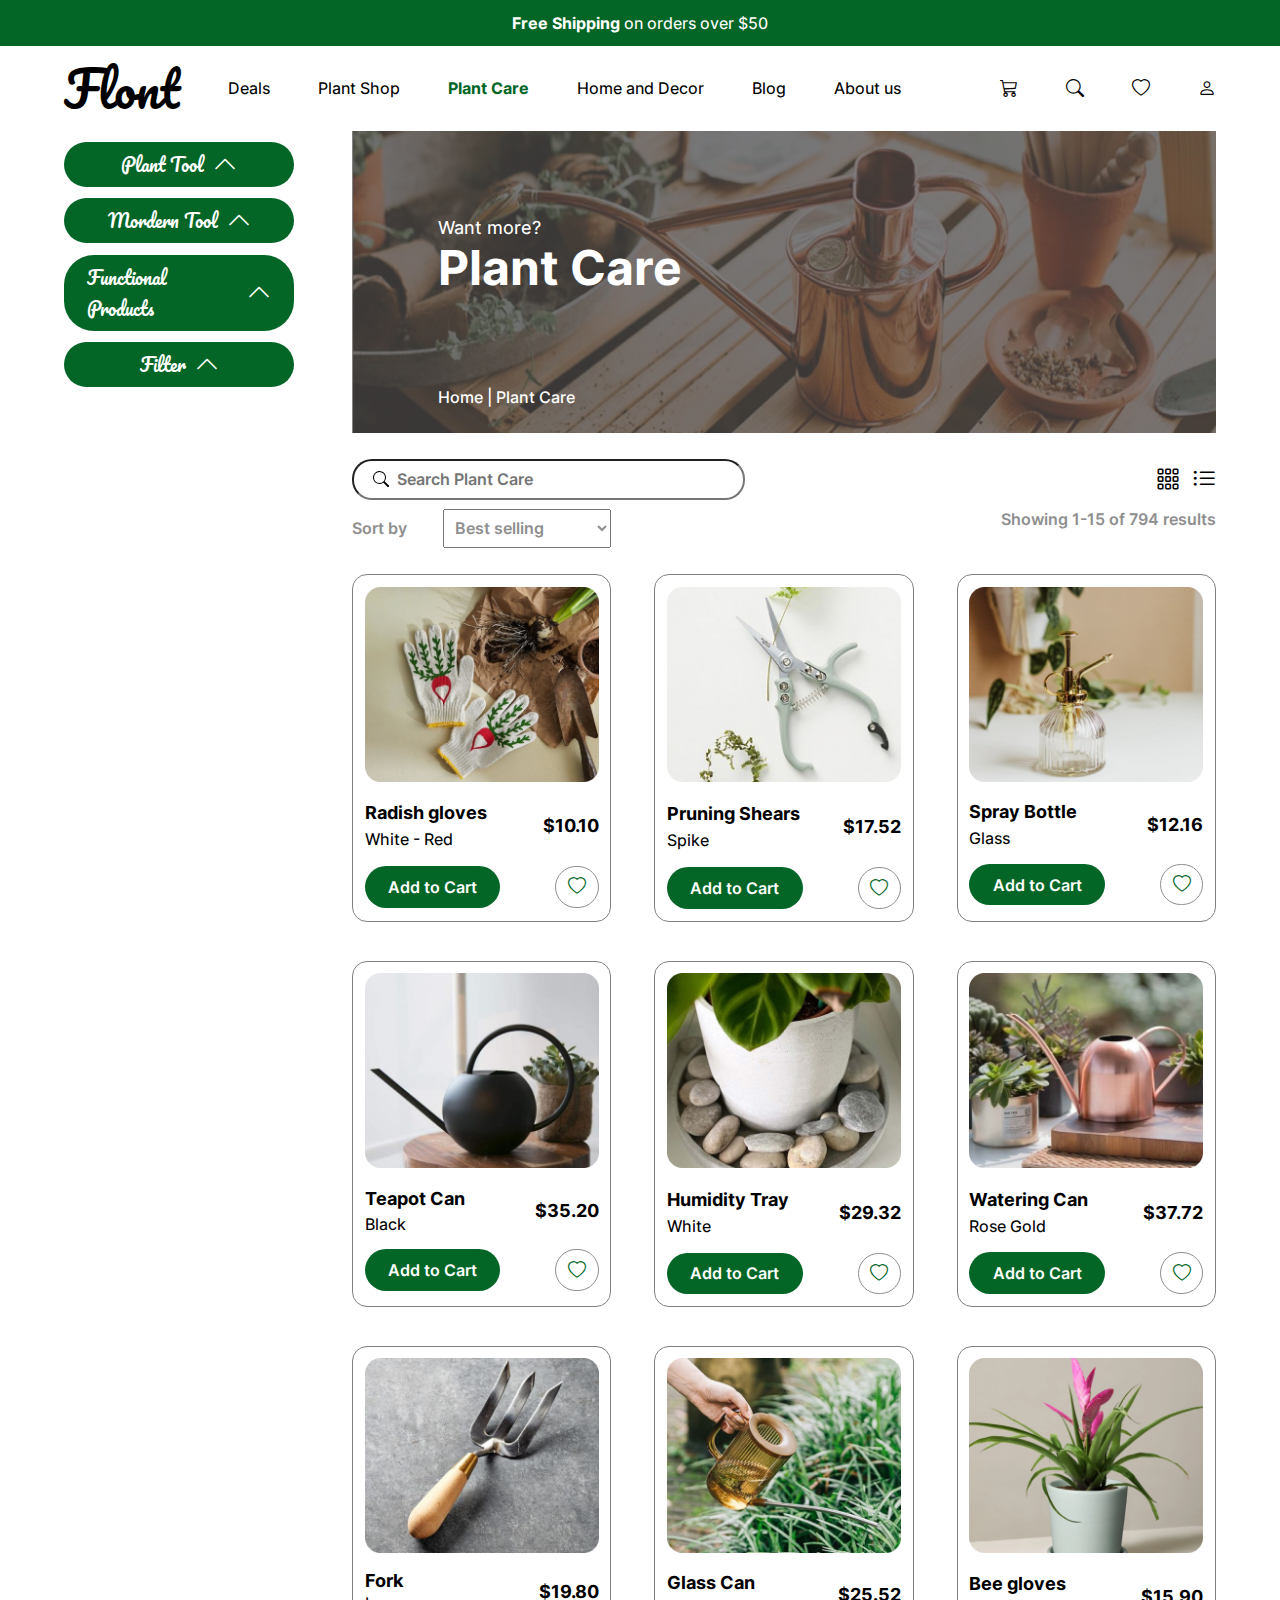
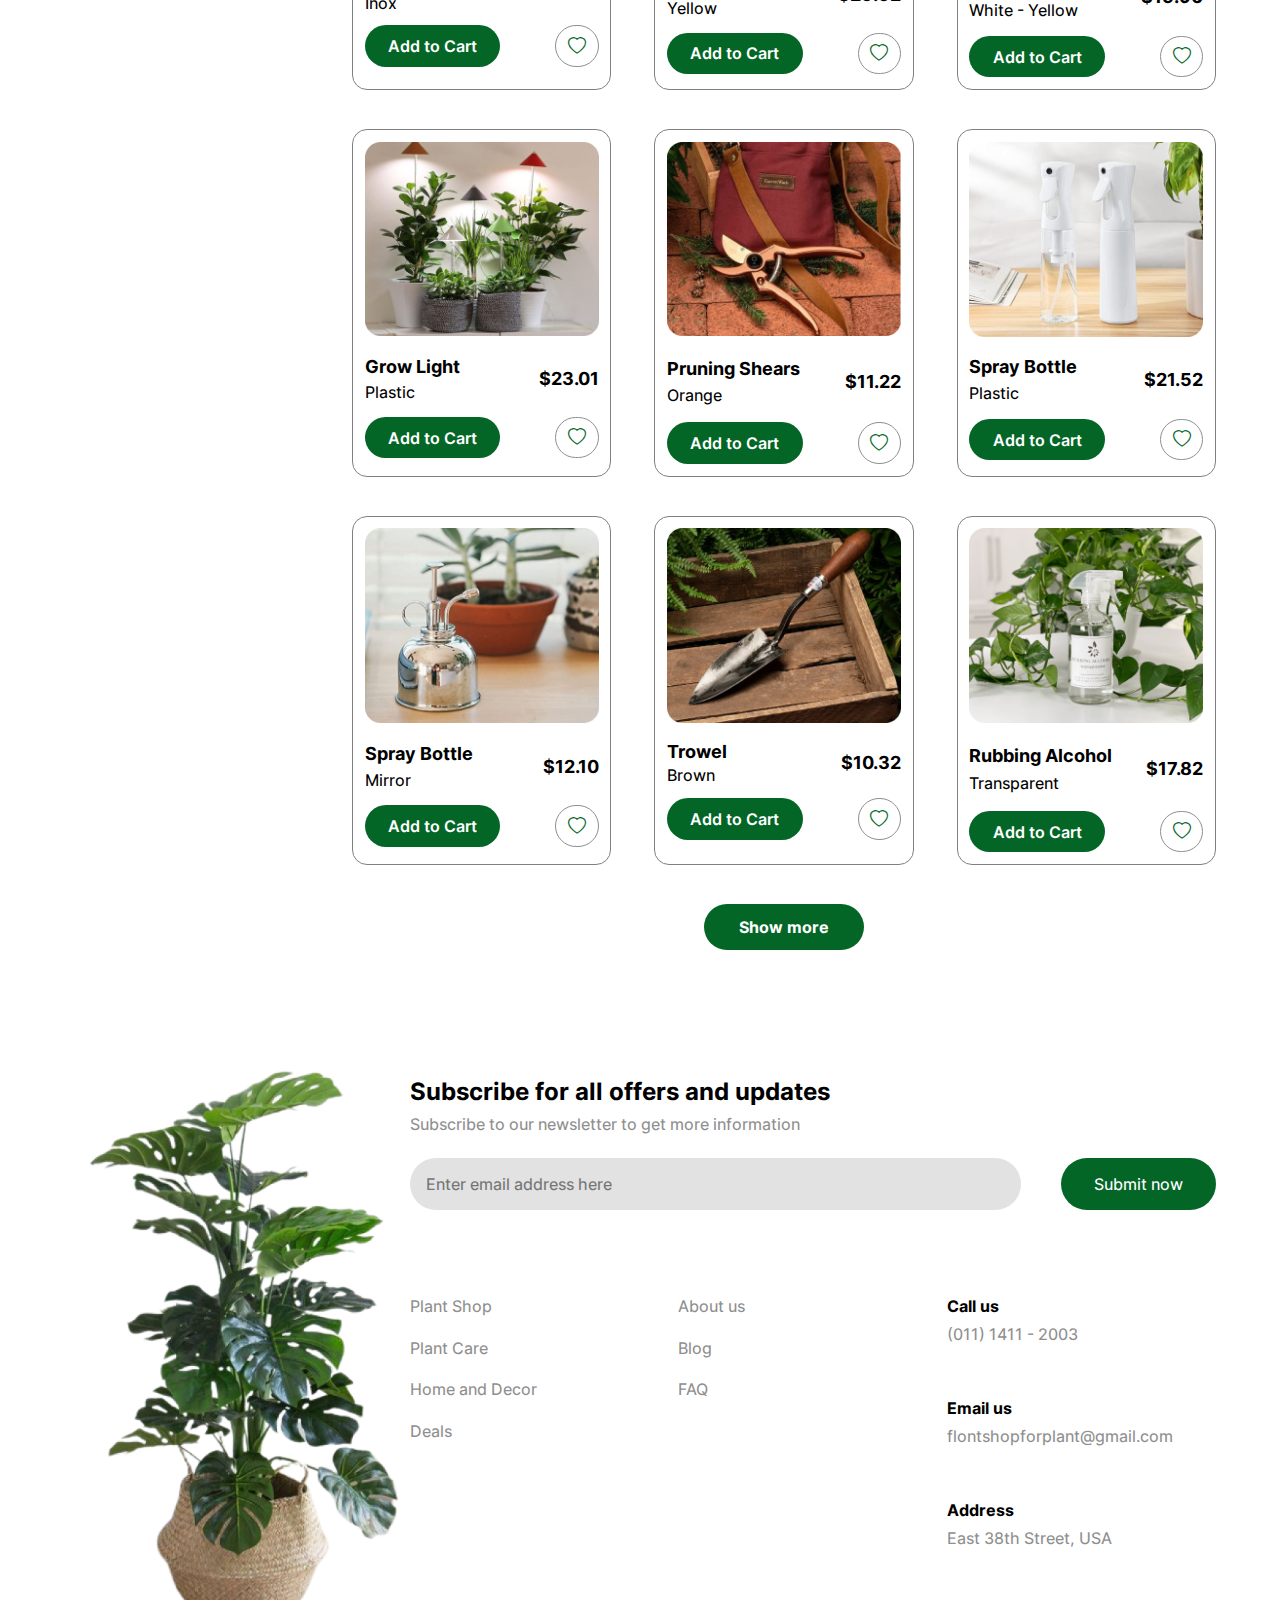
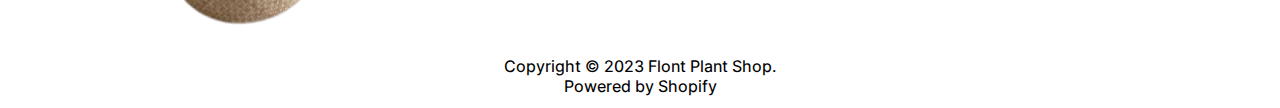
==== commit 8e13b0fc: "update" ====
--- a/index2.html
+++ b/index2.html
@@ -19,7 +19,7 @@
         <ul>
           <li class="textPaci xx_large_title">Flont</li>
           <li class="linkHover">Deals</li>
-          <li class="linkHover">Plant Shop</li>
+          <li class="linkHover"><a href="/index.html">Plant Shop</a></li>
           <li class="linkHover filter_green bold">Plant Care</li>
           <li class="linkHover">Home and Decor</li>
           <li class="linkHover">Blog</li>
@@ -57,7 +57,7 @@
               id="filter_button_1"
               onclick="{filterAction(0,'filter_button_arrow_1','filter_content_1')}"
             >
-              Plant Tool<span id="filter_button_arrow_1" class="bi bi-caret-up title rotate180"></span>
+              Plant Tool<span id="filter_button_arrow_1" class="bi bi-chevron-up title rotate180"></span>
             </div>
             <div class="filter_content" id="filter_content_1">
               <div class="sub_addToCart filterButton">Gloves</div>
@@ -74,7 +74,7 @@
               id="filter_button_2"
               onclick="{filterAction(1,'filter_button_arrow_2','filter_content_2')}"
             >
-              Mordern Tool<span id="filter_button_arrow_2" class="bi bi-caret-up title rotate180"></span>
+              Mordern Tool<span id="filter_button_arrow_2" class="bi bi-chevron-up title rotate180"></span>
             </div>
             <div class="filter_content" id="filter_content_2">
               <div class="sub_addToCart filterButton">Label Marker</div>
@@ -92,7 +92,7 @@
               id="filter_button_3"
               onclick="{filterAction(2,'filter_button_arrow_3','filter_content_3')}"
             >
-              Functional Products<span id="filter_button_arrow_3" class="bi bi-caret-up title rotate180"></span>
+              Functional Products<span id="filter_button_arrow_3" class="bi bi-chevron-up title rotate180"></span>
             </div>
             <div class="filter_content" id="filter_content_3">
               <div class="sub_addToCart filterButton">Fertilizers & water-solubale</div>
@@ -100,13 +100,13 @@
               <div class="sub_addToCart filterButton">Cottion Swabs & Rubbing Alcohol</div>
             </div>
           </div>
-          <div class="filterOption">
+          <div class="filterOption" id="filter_option_4">
             <div
               class="filter-title textPaci justity_center algin_center sub-title addToCart filter_button"
               id="filter_button_4"
               onclick="{filterAction(3,'filter_button_arrow_4','filter_content_4')}"
             >
-              Filter<span id="filter_button_arrow_4" class="bi bi-caret-up title rotate180"></span>
+              Filter<span id="filter_button_arrow_4" class="bi bi-chevron-up title rotate180"></span>
             </div>
             <div class="filter_content" id="filter_content_4">
               <div class="filter">
--- a/CssGeneral.css
+++ b/CssGeneral.css
@@ -64,7 +64,11 @@
 .filter_black {
   color: black !important;
 }
-.linkHover:hover {
+.linkHover a {
+  text-decoration: none;
+  color: black;
+}
+.linkHover a:hover {
   color: var(--main-green-color);
   font-weight: bold;
 }
@@ -193,9 +197,9 @@
   padding: 4.5%;
   border-radius: 15px;
   margin-bottom: 15%;
-  transition: transform .2s;
-}
-.product-detail:hover{
+  transition: transform 0.3s;
+}
+.product-detail:hover {
   transform: scale(1.08);
 }
 .product-detail img {
@@ -332,7 +336,7 @@
 @media only screen and (max-width: 1000px) {
   * {
     margin: 0;
-    font-size: 10px;
+    font-size: small;
   }
   .xx_large_title {
     font-size: 2rem;
--- a/CssIndex2.css
+++ b/CssIndex2.css
@@ -22,6 +22,6 @@
 .filter_content {
   display: none;
 }
-#filter_content_4 {
+#filter_option_4 {
   margin-bottom: 60%;
 }
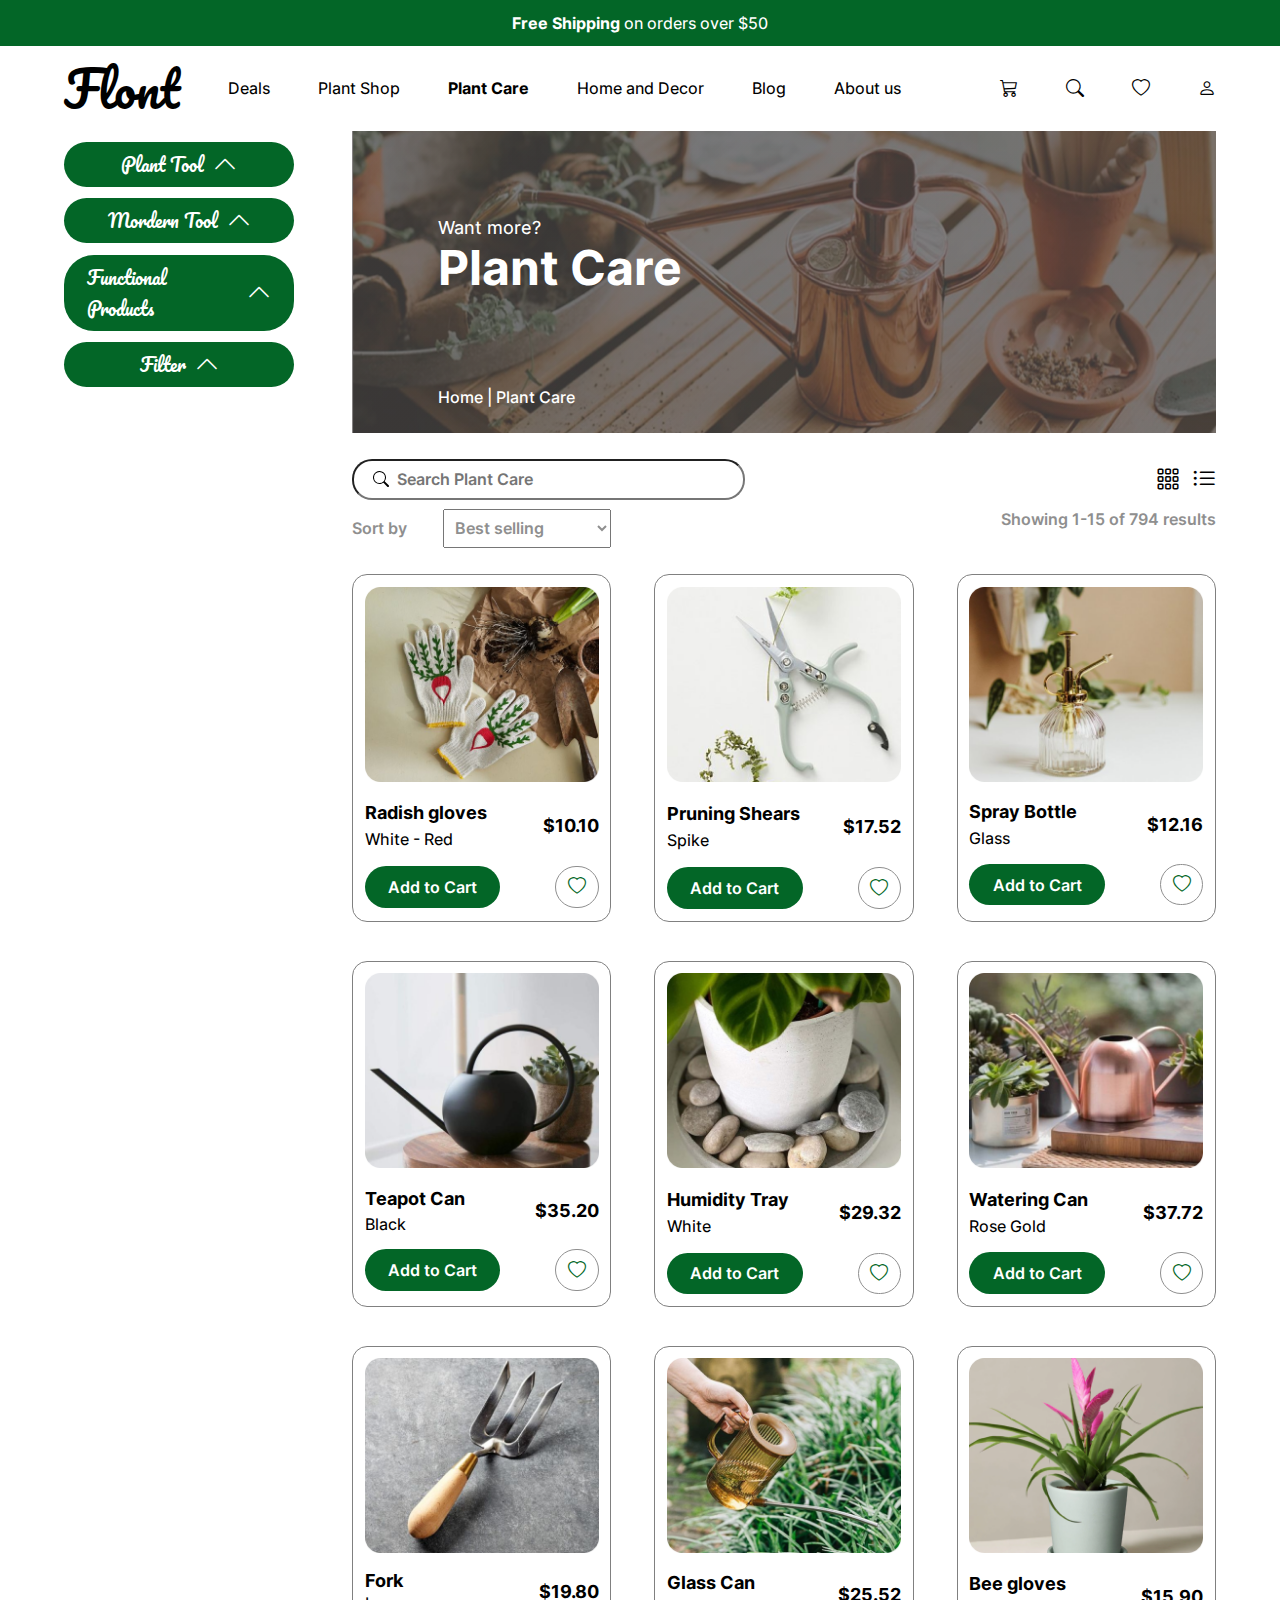
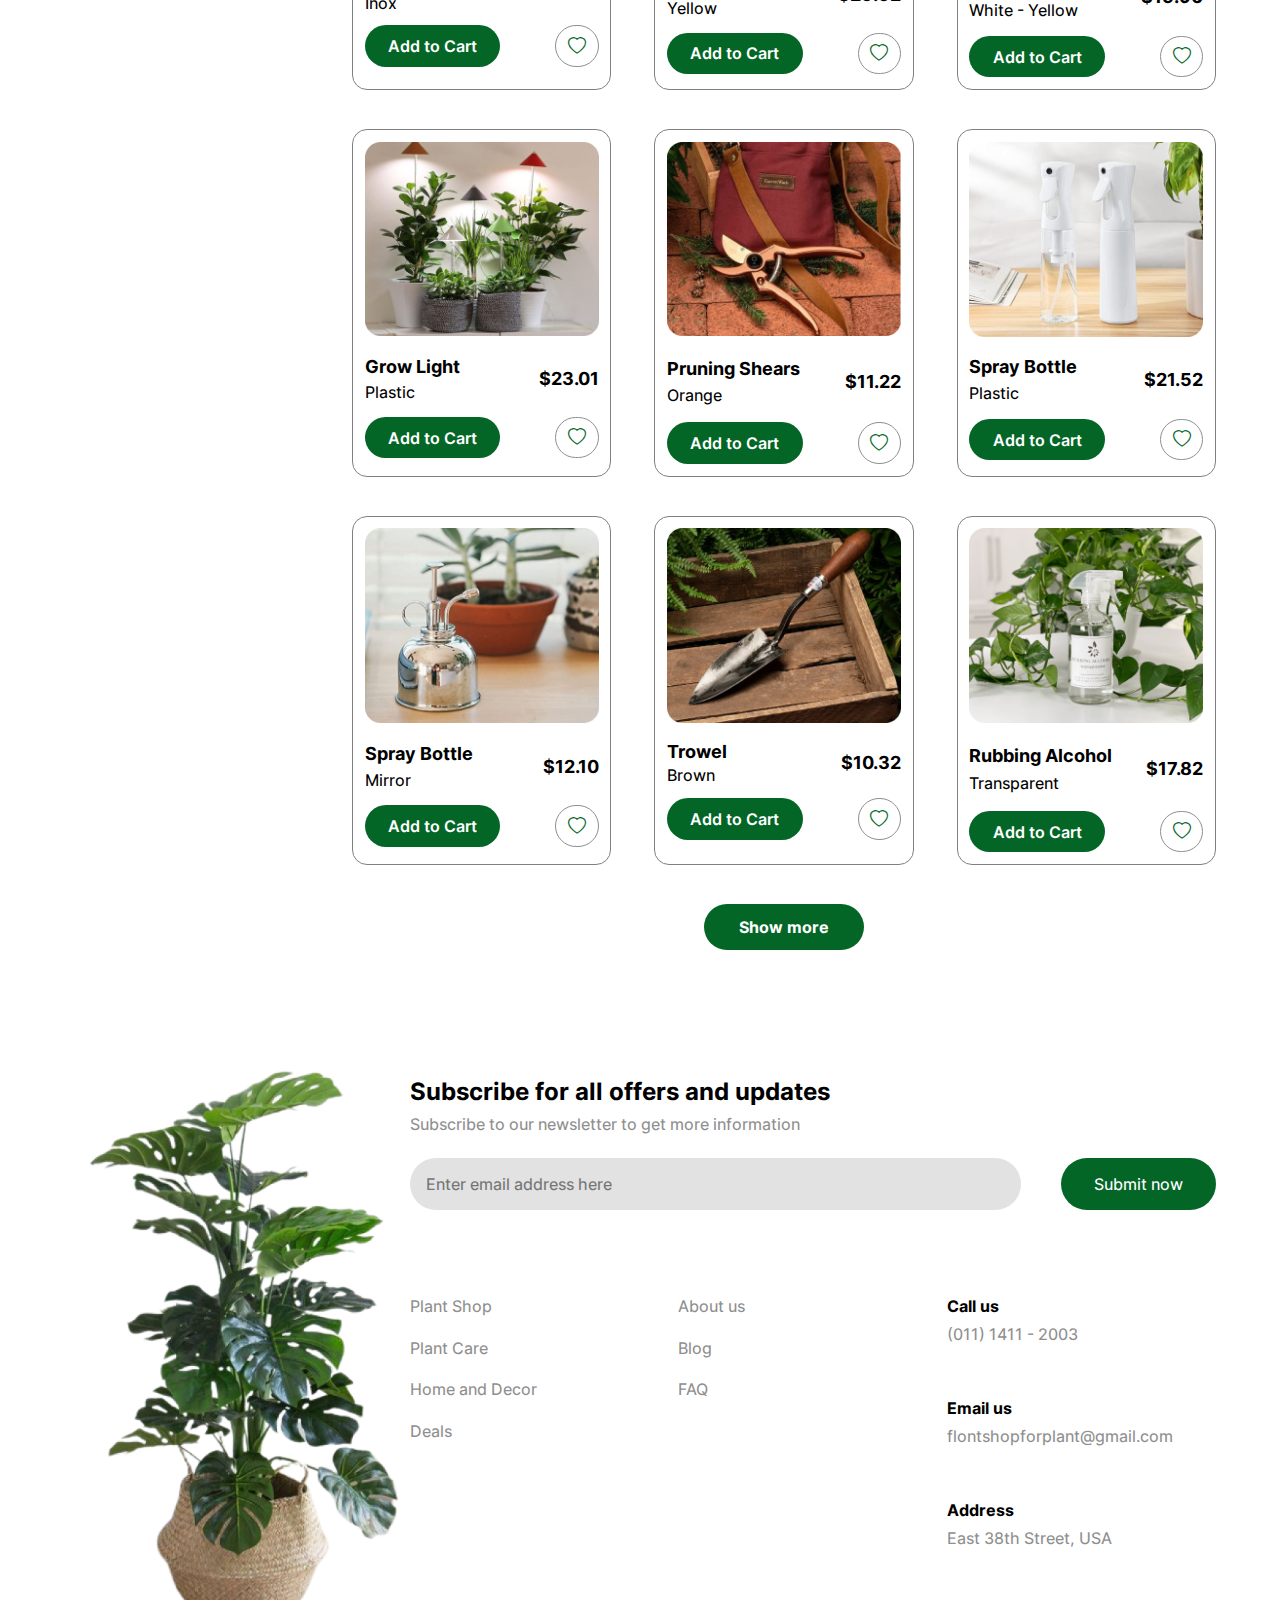
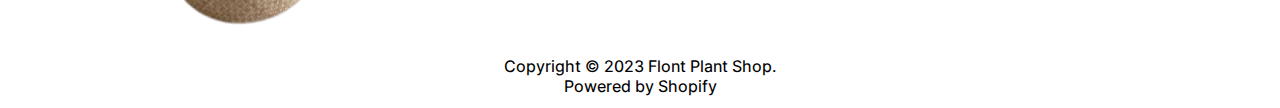
==== commit 4c4cebd5: "carousel" ====
--- a/index2.html
+++ b/index2.html
@@ -18,35 +18,51 @@
       <div id="header">
         <ul>
           <li class="textPaci xx_large_title">Flont</li>
-          <li class="linkHover">Deals</li>
+          <li class="linkHover"><a href="#">Deals</a></li>
           <li class="linkHover"><a href="/index.html">Plant Shop</a></li>
-          <li class="linkHover filter_green bold">Plant Care</li>
-          <li class="linkHover">Home and Decor</li>
-          <li class="linkHover">Blog</li>
-          <li class="linkHover">About us</li>
+          <li class="linkHover"><a href="#" class="filter_green bold">Plant Care</a></li>
+          <li class="linkHover"><a href="#">Home and Decor</a></li>
+          <li class="linkHover"><a href="#">Blog</a></li>
+          <li class="linkHover"><a href="#">About us</a></li>
         </ul>
         <ul>
-          <li class="linkHover"><i class="bi bi-cart3 sub-title"></i></li>
-          <li class="linkHover"><i class="bi bi-search sub-title"></i></li>
-          <li class="linkHover"><i class="bi bi-heart sub-title"></i></li>
-          <li class="linkHover"><i class="bi bi-person sub-title"></i></li>
+          <li class="linkHover">
+            <a href="#"><i class="bi bi-cart3 sub-title"></i></a>
+          </li>
+          <li class="linkHover">
+            <a href="#"><i class="bi bi-search sub-title"></i></a>
+          </li>
+          <li class="linkHover">
+            <a href="#"><i class="bi bi-heart sub-title"></i></a>
+          </li>
+          <li class="linkHover">
+            <a href="#"><i class="bi bi-person sub-title"></i></a>
+          </li>
         </ul>
       </div>
       <div id="header_phone">
         <div class="textPaci xx_large_title">Flont</div>
         <ul class="first_nav">
-          <li class="linkHover">Deals</li>
-          <li class="linkHover">Plant Shop</li>
-          <li class="linkHover filter_green bold">Plant Care</li>
-          <li class="linkHover">Home and Decor</li>
-          <li class="linkHover">Blog</li>
-          <li class="linkHover">About us</li>
+          <li class="linkHover"><a href="#">Deals</a></li>
+          <li class="linkHover filter_green bold"><a href="#">Plant Shop</a></li>
+          <li class="linkHover"><a href="index2.html">Plant Care</a></li>
+          <li class="linkHover"><a href="#">Home and Decor</a></li>
+          <li class="linkHover"><a href="#">Blog</a></li>
+          <li class="linkHover"><a href="#">About us</a></li>
         </ul>
         <ul class="second_nav">
-          <li class="linkHover"><i class="bi bi-cart3 sub-title"></i></li>
-          <li class="linkHover"><i class="bi bi-search sub-title"></i></li>
-          <li class="linkHover"><i class="bi bi-heart sub-title"></i></li>
-          <li class="linkHover"><i class="bi bi-person sub-title"></i></li>
+          <li class="linkHover">
+            <a href="#"><i class="bi bi-cart3 sub-title"></i></a>
+          </li>
+          <li class="linkHover">
+            <a href="#"><i class="bi bi-search sub-title"></i></a>
+          </li>
+          <li class="linkHover">
+            <a href="#"><i class="bi bi-heart sub-title"></i></a>
+          </li>
+          <li class="linkHover">
+            <a href="#"><i class="bi bi-person sub-title"></i></a>
+          </li>
         </ul>
       </div>
       <div id="Content">
--- a/CssGeneral.css
+++ b/CssGeneral.css
@@ -21,6 +21,9 @@
 .textPaci {
   font-family: Pacifico;
 }
+.xxx_large_title {
+  font-size: 4rem;
+}
 .xx_large_title {
   font-size: 3rem;
 }
@@ -73,7 +76,8 @@
   font-weight: bold;
 }
 .container {
-  margin: 0 5%;
+  padding: 0 5%;
+  position: relative;
 }
 #Header_title {
   width: 100%;
@@ -88,8 +92,8 @@
   text-align: center;
 }
 #header {
-  display: flex;
-  justify-content: space-between;
+  display: flex !important;
+  justify-content: space-between !important;
 }
 #header_phone {
   display: none;
@@ -338,6 +342,9 @@
     margin: 0;
     font-size: small;
   }
+  .xxx_large_title {
+    font-size: 3rem;
+  }
   .xx_large_title {
     font-size: 2rem;
   }
@@ -351,10 +358,14 @@
     font-size: small;
   }
   #header {
-    display: none;
+    display: none !important;
   }
   #header_phone {
     display: block;
+    color: black !important;
+  }
+  #header_phone a {
+    color: black !important;
   }
   #header_phone div {
     display: flex;
@@ -465,6 +476,9 @@
     margin: 0;
     font-size: 10px;
   }
+  .xxx_large_title {
+    font-size: 3rem;
+  }
   .xx_large_title {
     font-size: 2rem;
   }
@@ -478,11 +492,15 @@
     font-size: small;
   }
   #header {
-    display: none;
+    display: none !important;
     background-color: var(--main-text-color);
   }
   #header_phone {
     display: block;
+    color: black !important;
+  }
+  #header_phone a {
+    color: black !important;
   }
   #header_phone div {
     display: flex;
